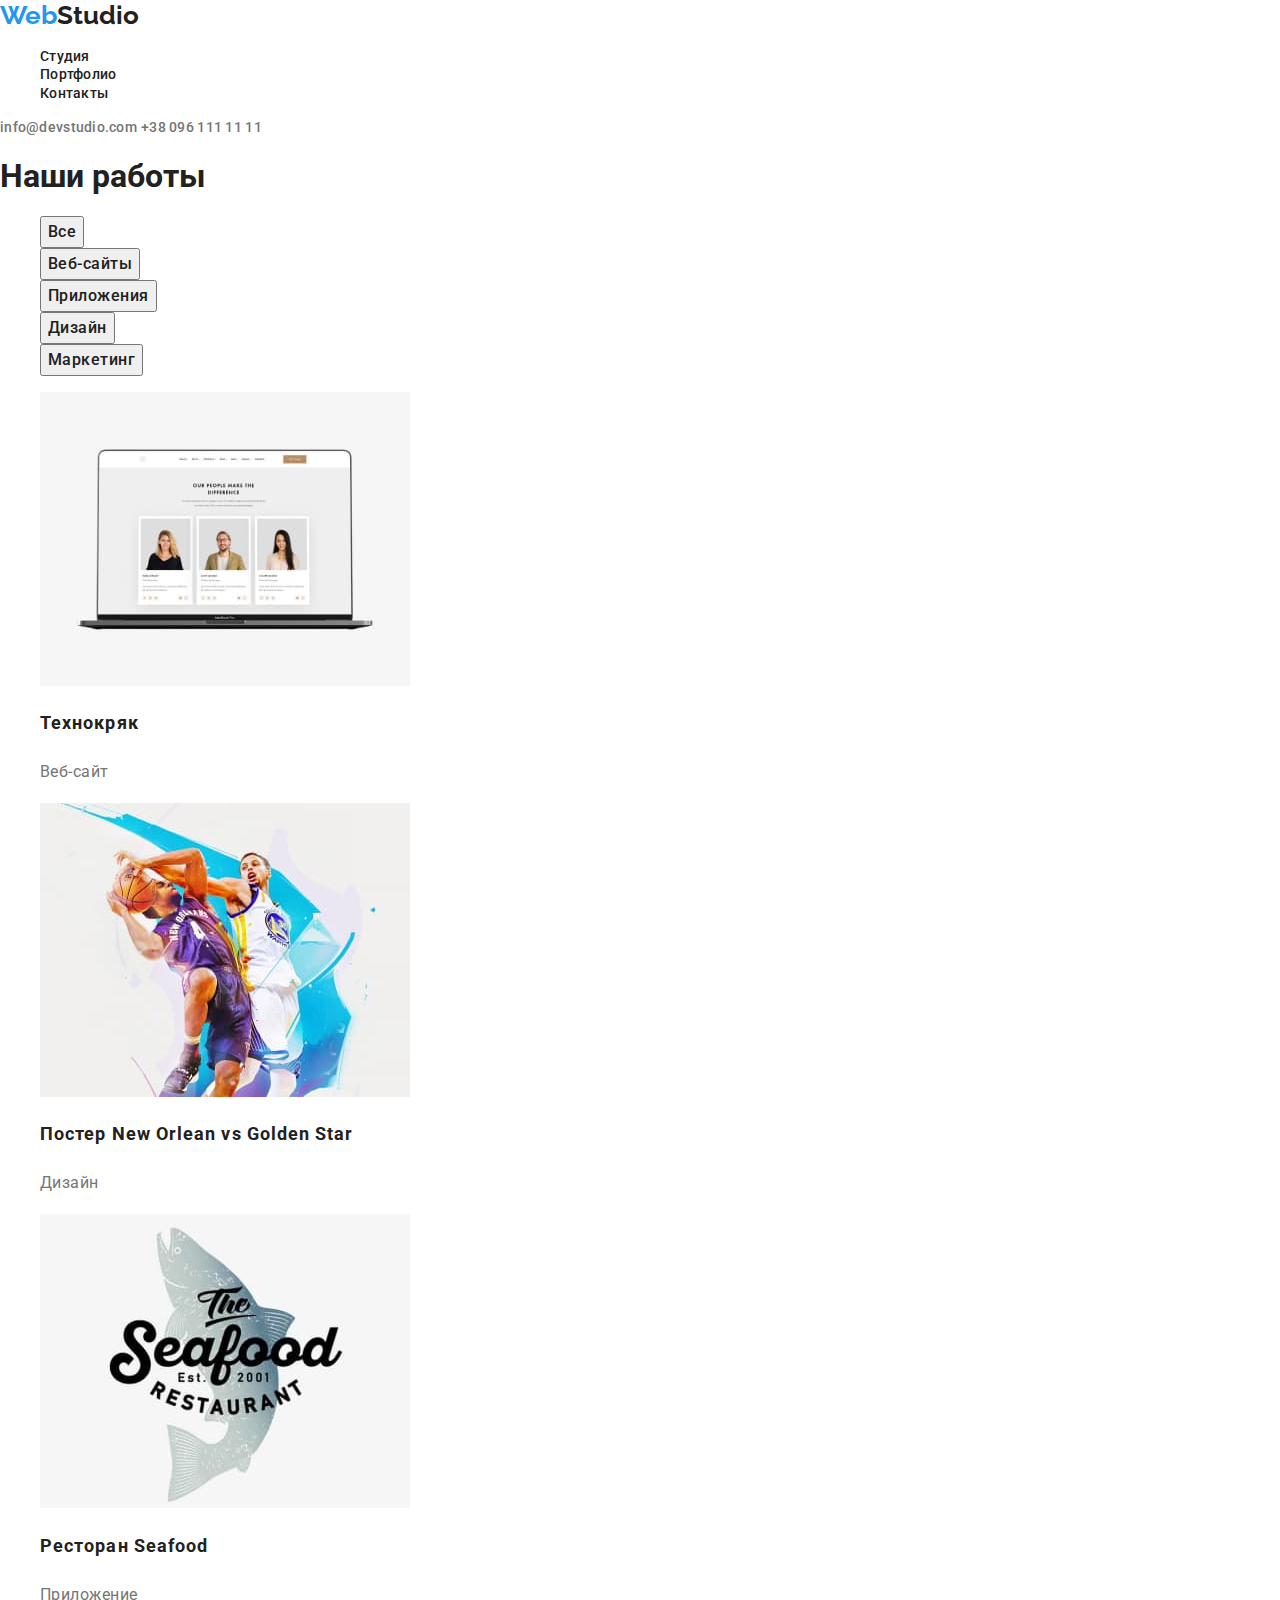
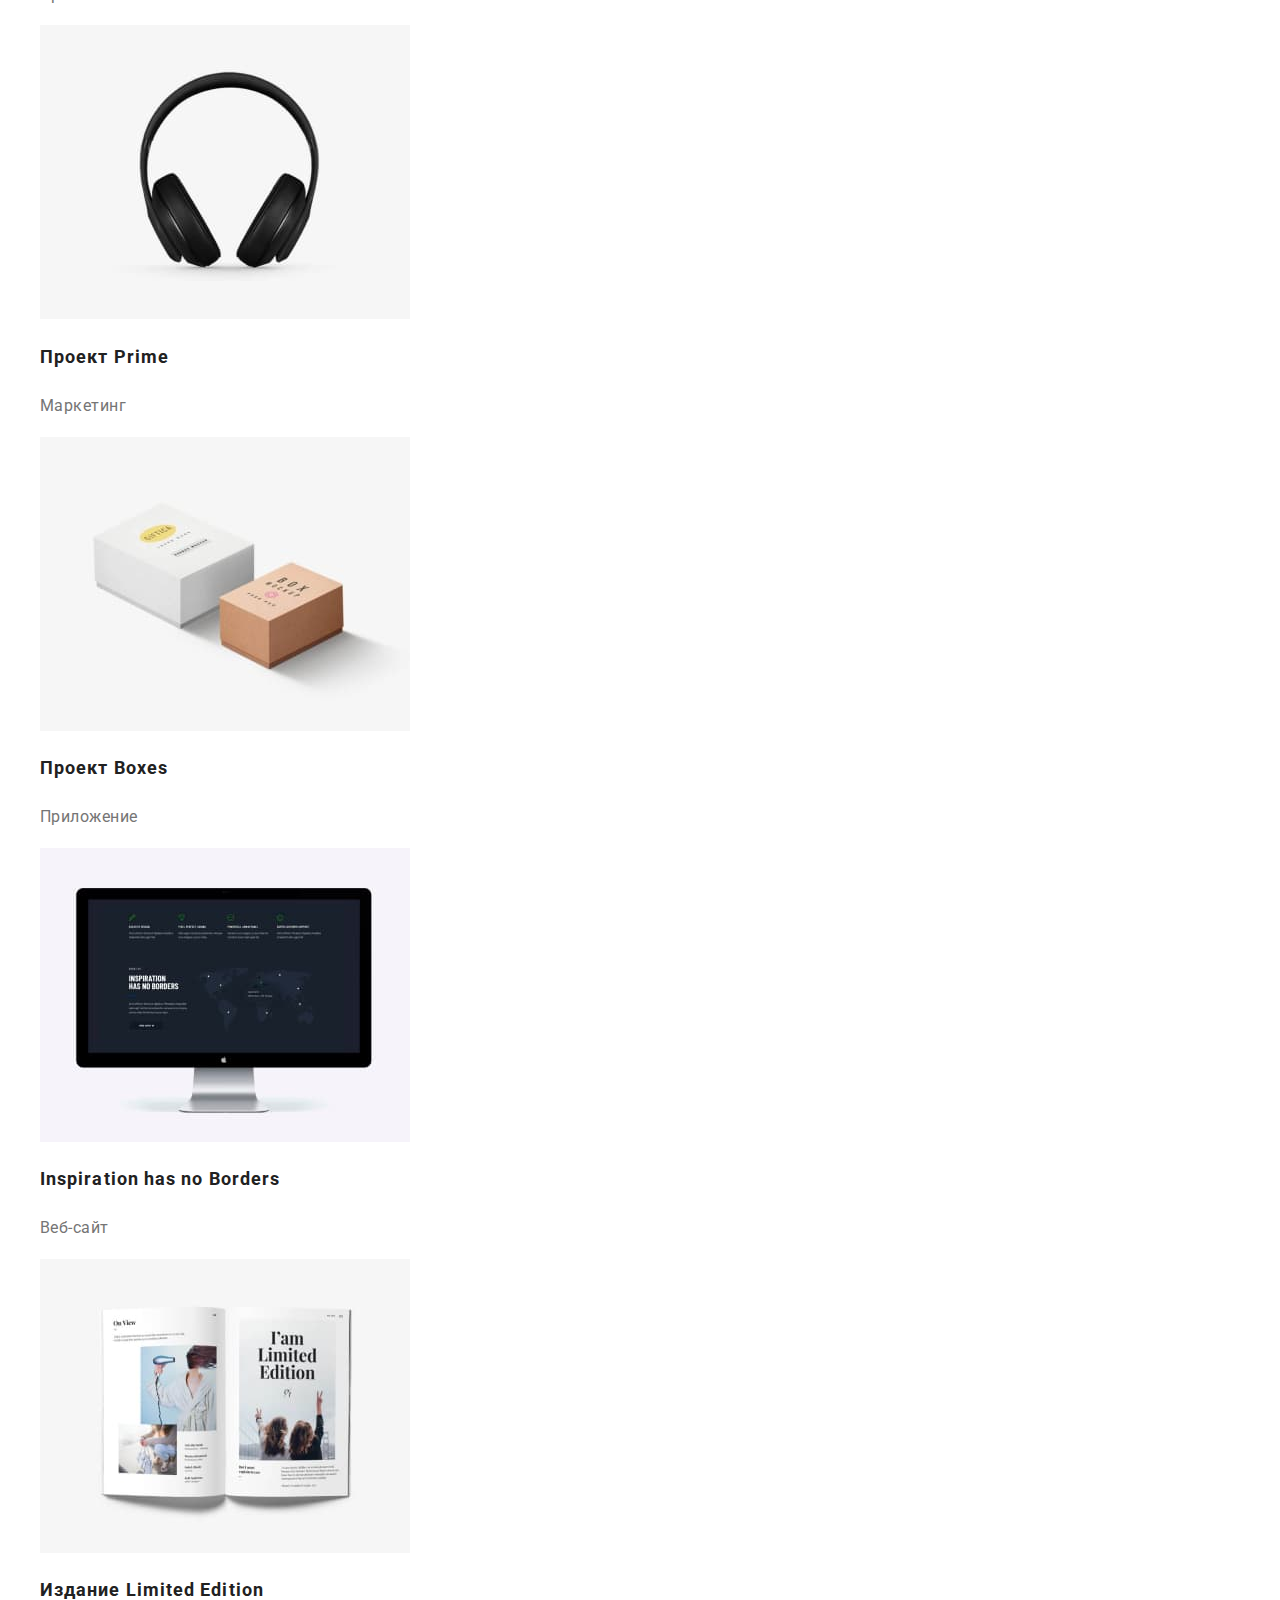
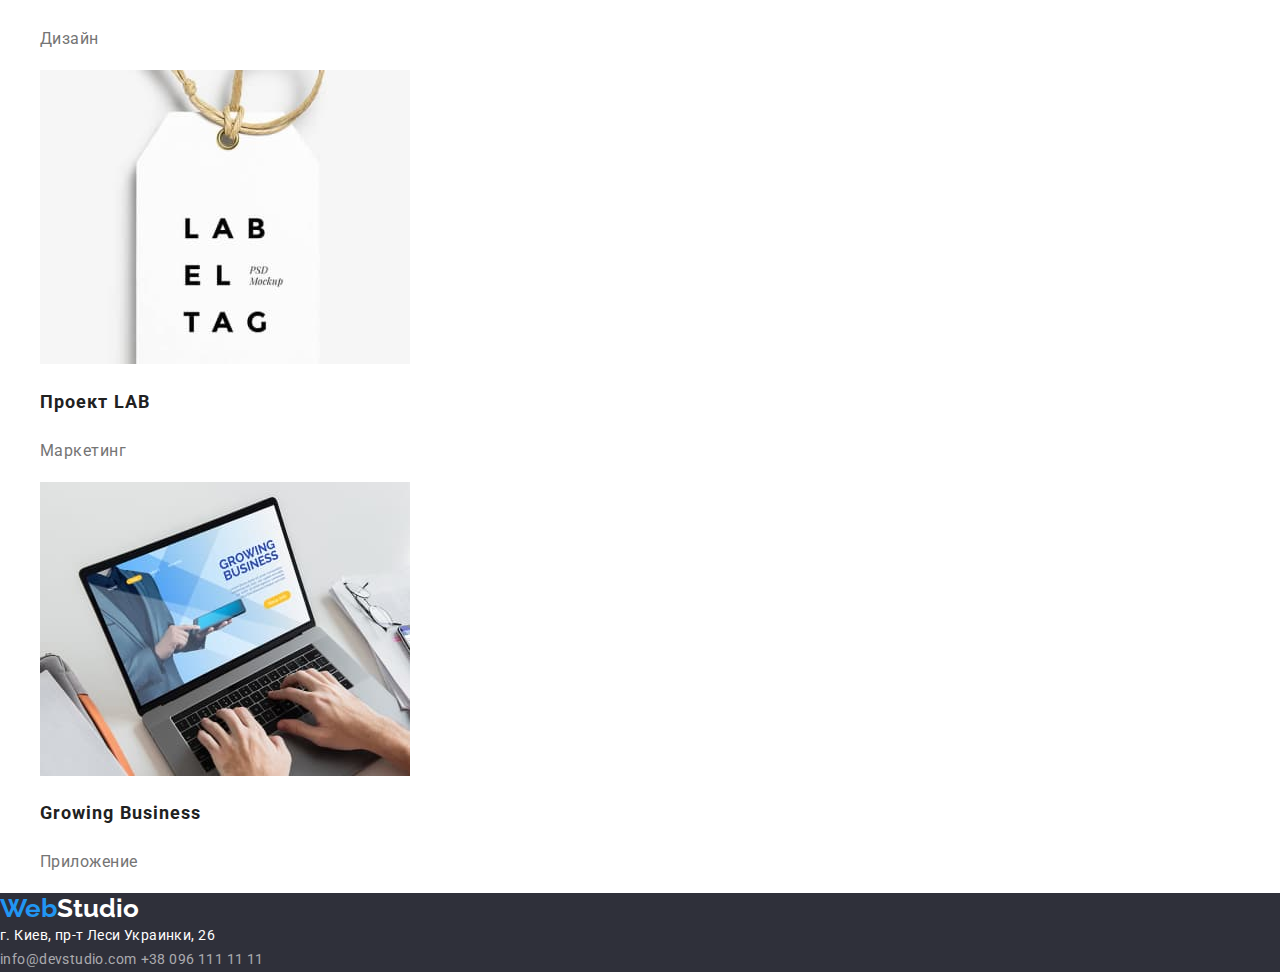
==== portfolio.html @ fbe43aeb "Add files via upload" ====
<!DOCTYPE html>
<html lang="ru">
<head>
    <meta charset="UTF-8">
    <meta http-equiv="X-UA-Compatible" content="IE=edge">
    <meta name="viewport" content="width=device-width, initial-scale=1.0">
    <link rel="preconnect" href="https://fonts.googleapis.com">
    <link rel="preconnect" href="https://fonts.gstatic.com" crossorigin>
    <link href="https://fonts.googleapis.com/css2?family=Raleway:wght@700&family=Roboto:wght@400;500;700;900&display=swap"
      rel="stylesheet">
    <link rel="stylesheet" href="https://cdnjs.cloudflare.com/ajax/libs/modern-normalize/1.1.0/modern-normalize.min.css">
    <link rel="stylesheet" href="./css/styles.css">
    <title>Document</title>
</head>
<!--main conntent-->
<body>
  <header>
    <a class="logo" href="./index.html">Web<span class="logostudiotop">Studio</span></a>
    <!--Site navigation-->
    <nav>
      <ul class="navlist">
        <li class="sitenav"><a class="sitenavlink" href="./index.html">Студия</a></li>
        <li class="sitenav"><a class="sitenavlink" href="./portfolio.html">Портфолио</a></li>
        <li class="sitenav"><a class="sitenavlink" href="">Контакты</a></li>
      </ul>
    </nav>
    <!--Phone and email-->
    <div>
      <a class="contacts" href="mailto:info@devstudio.com">info@devstudio.com</a>
      <a class="contacts" href="tel:+380961111111">+38 096 111 11 11</a>
    </div>
  </header>
  <main>
    <section>
      <h1>Наши работы</h1>
      <ul class="list-gen-setting">
        <li><button class="our-works-filter" type="button">Все</button></li>
        <li><button class="our-works-filter" type="button">Веб-сайты</button></li>
        <li><button class="our-works-filter" type="button">Приложения</button></li>
        <li><button class="our-works-filter" type="button">Дизайн</button></li>
        <li><button class="our-works-filter" type="button">Маркетинг</button></li>
      </ul>
      <ul class="list-gen-setting">
        <li>
          <a href=""><img src="./images/technokryak.jpg" alt="профайлы людей на экране" width="370"></a>
          <h2 class="work-examples-name">Технокряк</h2>
          <p class="work-examples-type">Веб-сайт</p>
        </li>
        <li> <a href=""></a>
          <a href=""><img src="./images/new-orlean.jpg" alt="два баскетболиста с мячом" width="370"></a>
          <h2 class="work-examples-name">Постер New Orlean vs Golden Star</h2>
          <p class="work-examples-type">Дизайн</p>
        </li>
        <li>
          <a href=""><img src="./images/seafood.jpg" alt="рыба с надписью" width="370"></a>
          <h2 class="work-examples-name">Ресторан Seafood</h2>
          <p class="work-examples-type">Приложение</p>
        </li>
        <li>
          <a href=""><img src="./images/prime.jpg" alt="наушники" width="370"></a>
          <h2 class="work-examples-name">Проект Prime</h2>
          <p class="work-examples-type">Маркетинг</p>
          </li>
        <li>
          <a href=""><img src="./images/boxes.jpg" alt="две коробки коричневая и белая" width="370"></a>
          <h2 class="work-examples-name">Проект Boxes</h2>
          <p class="work-examples-type">Приложение</p>
        </li>
        <li>
          <a href=""><img src="./images/inspiration.jpg" alt="монитор с информацией внутри" width="370"></a>
          <h2 class="work-examples-name">Inspiration has no Borders</h2>
          <p class="work-examples-type">Веб-сайт</p>
        </li>
        <li>
          <a href=""><img src="./images/limited-edition.jpg" alt="журнал с картинками" width="370"></a>
          <h2 class="work-examples-name">Издание Limited Edition</h2>
          <p class="work-examples-type">Дизайн</p>
        </li>
        <li>
          <a href=""><img src="./images/lab.jpg" alt="этикетка" width="370"></a>
          <h2 class="work-examples-name">Проект LAB</h2>
          <p class="work-examples-type">Маркетинг</p>
        </li>
        <li>
          <a href=""><img src="./images/growing-business.jpg" alt="руки человека, печатающего на ноутбуке" width="370"></a>
          <h2 class="work-examples-name">Growing Business</h2>
          <p class="work-examples-type">Приложение</p>
        </li>
      </ul>
    </section>
  </main>
    <footer>
      <div>
        <a class="logo" href="./index.html">Web<span class="logostudiobottom">Studio</span></a>
        <address class="address-footer">
          г. Киев, пр-т Леси Украинки, 26
        </address>
        <a class="contacts-footer" href="mailto:info@devstudio.com">info@devstudio.com</a>
        <a class="contacts-footer" href="tel:+380961111111">+38 096 111 11 11</a>
      </div>
    </footer>
</body>
---- css/styles.css ----
:root {
  --secondary-text-color: #757575;
  --accent-color: #2196F3;
  --primary-text-color: #212121;
}

body {
  color: var(--primary-text-color);
  font-family: 'Roboto', sans-serif;
}
header {
  background-color: #FFFFFF;
}
.logo {
  color: var(--accent-color);
  font-family: Raleway, sans-serif;
  font-weight: 700;
  font-size: 26px;
  line-height: 1.19;
  text-decoration: none;
}
.logostudiotop {
  color: var(--primary-text-color);
}
.logostudiobottom {
  color: #FFFFFF;
}
.navlist {
  list-style-type: none;
}
.sitenavlink {
  color: var(--primary-text-color);
  text-decoration: none;
  font-weight: 500;
  font-size: 14px;
  line-height: 1.14;
  letter-spacing: 0.02em;
}
.sitenavlink:hover,
.sitenavlink:focus {
  color: var(--accent-color);
}
.contacts {
  color: var(--secondary-text-color);
  text-decoration: none;
  font-weight: 500;
  font-size: 14px;
  line-height: 1.14;
  letter-spacing: 0.02em;
}
.contacts:hover,
.contacts:focus,
.contacts-footer:hover,
.contacts-footer:focus {
  color: var(--accent-color);
}
button {
  cursor: pointer;
}
/* Page index */ 
.hero {
  background-color: #2F303A;
}
.hero-title {
  color: #FFFFFF;
  font-weight: 900;
  font-size: 44px;
  line-height: 1.36;
  text-align: center;
  letter-spacing: 0.06em;
  text-transform: uppercase;
}
.hero-button {
  color: #FFFFFF;
  font-family: 'Roboto', sans-serif;
  font-weight: 700;
  font-size: 16px;
  line-height: 1.87;
  text-align: center;
  letter-spacing: 0.06em;
}
.list-gen-setting {
  list-style-type: none;
}

.benefits-title {
  color: var(--primary-text-color);
  font-weight: 700;
  font-size: 14px;
  line-height: 1.14;
  letter-spacing: 0.03em;
  text-transform: uppercase;
}

.benefits-description {
  color: var(--secondary-text-color);
  font-size: 14px;
  line-height: 1.71;
  letter-spacing: 0.03em;
}

.what-we-do-section {
  background-color: #FFFFFF;
}
.what-we-do-title,
.our-team-title {
  color: var(--primary-text-color);
  font-weight: 700;
  font-size: 36px;
  line-height: 1.16;
  text-align: center;
  letter-spacing: 0.03em;
}
.our-team {
  background-color: #F5F4FA;
}
.our-team-names {
  color: var(--primary-text-color);
  font-weight: 500;
  font-size: 16px;
  line-height: 1.18;
  text-align: center;
  letter-spacing: 0.03em;
}
.our-team-position {
  color: var(--secondary-text-color);
  font-size: 16px;
  line-height: 1.18;
  text-align: center;
  letter-spacing: 0.03em;
}

/*Page portfolio */
.our-works-filter {
  color: var(--primary-text-color);
  font-family: 'Roboto', sans-serif;
  font-weight: 500;
  font-size: 16px;
  line-height: 1.62;
  letter-spacing: 0.03em;
}
.our-works-filter:hover,
.our-works-filter:focus {
  color: #FFFFFF;
  background-color: var(--accent-color);
}

.work-examples-name {
  color: var(--primary-text-color);
  font-weight: 700;
  font-size: 18px;
  line-height: 2;
  letter-spacing: 0.06em;
}
.work-examples-type {
  color: var(--secondary-text-color);
  font-size: 16px;
  line-height: 1.87;
  letter-spacing: 0.03em;
}
/* Footer */
footer {
  background-color: #2F303A;
}
.address-footer {
  color: #FFFFFF;
  font-size: 14px;
  font-style: normal;
  line-height: 1.71;
  letter-spacing: 0.03em;
}
.contacts-footer {
  color: rgba(255, 255, 255, 0.6);
  font-size: 14px;
  line-height: 1.71;
  letter-spacing: 0.03em;
  text-decoration: none;
}
/*hover and focus are withing the header contact settings */
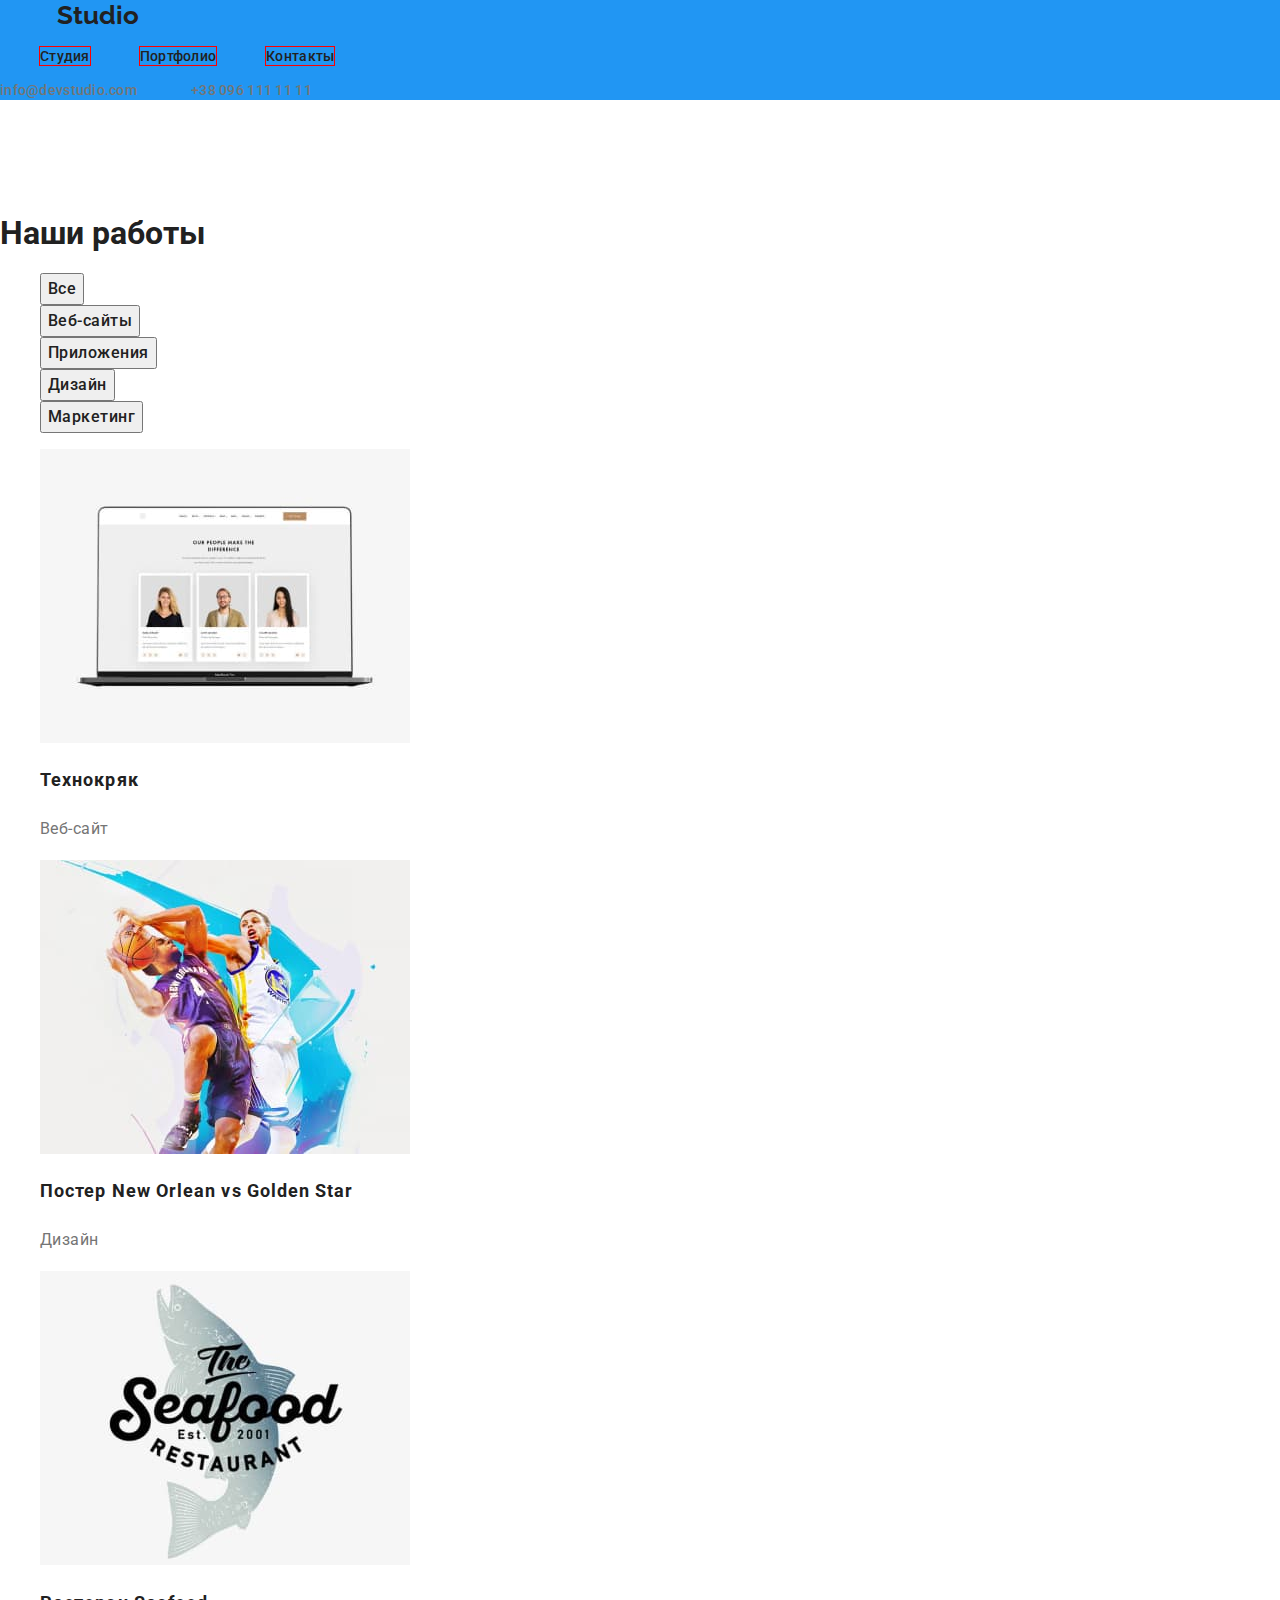
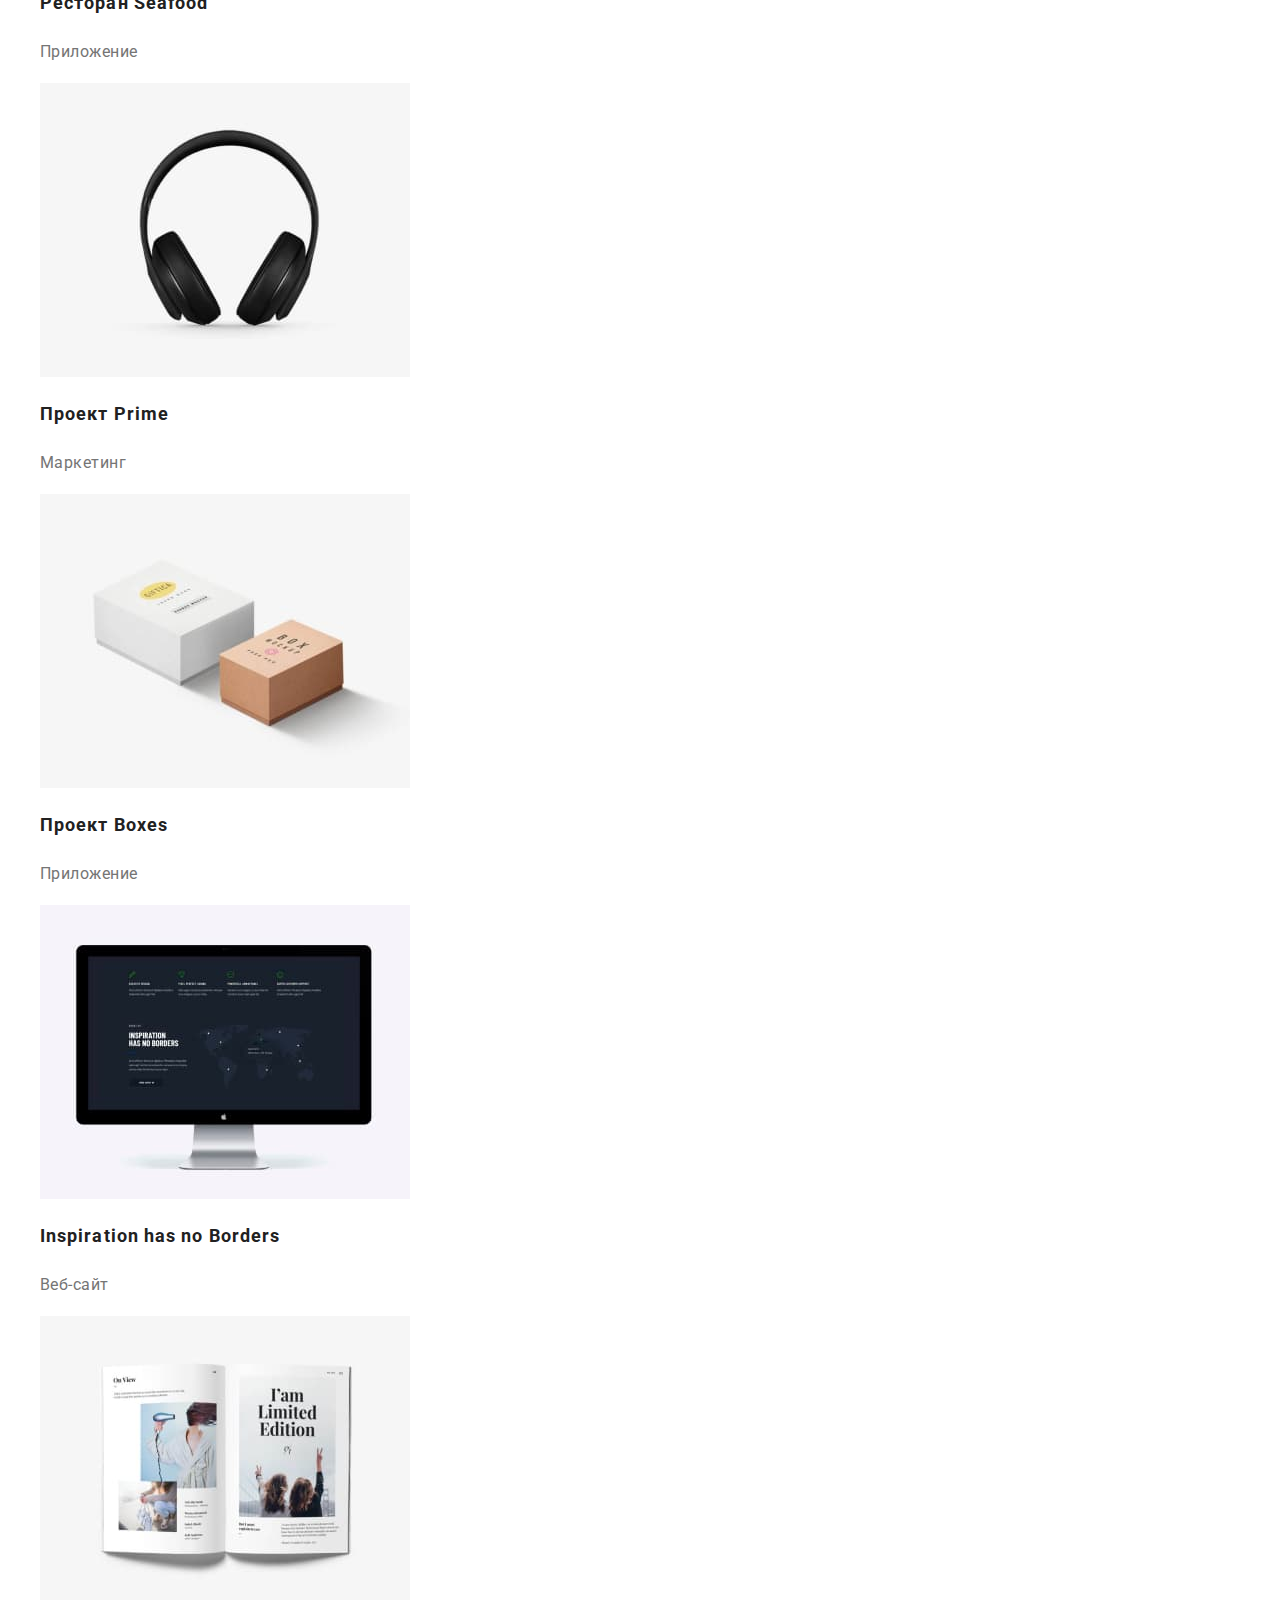
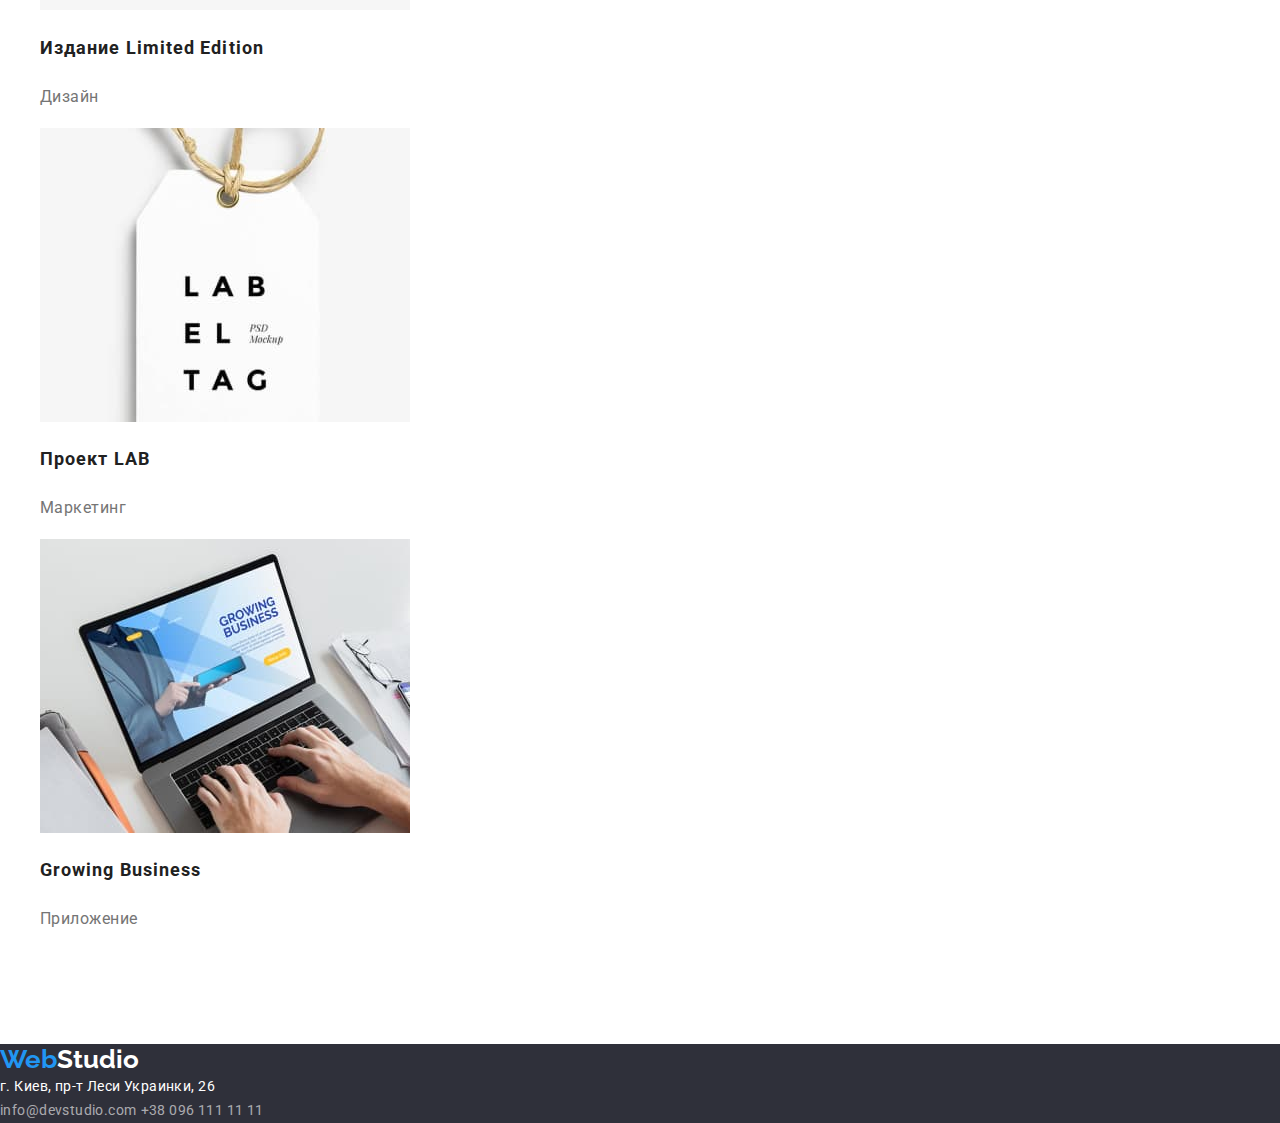
==== commit ce5034f4: "Added container and section to the header and hero" ====
--- a/portfolio.html
+++ b/portfolio.html
@@ -31,7 +31,7 @@
     </div>
   </header>
   <main>
-    <section>
+    <section class="section">
       <h1>Наши работы</h1>
       <ul class="list-gen-setting">
         <li><button class="our-works-filter" type="button">Все</button></li>
--- a/css/styles.css
+++ b/css/styles.css
@@ -8,8 +8,30 @@
   color: var(--primary-text-color);
   font-family: 'Roboto', sans-serif;
 }
+.container {
+  width: 1200px;
+  align-items: center;
+  outline: 1px solid red;
+  margin-left: auto;
+  margin-right: auto;
+  /*Создан общий вспомогательный класс 
+  .container для центрирования и ограничения контента по ширине. 
+  Ширина «контейнера» соответствует макету и равна 1200px.
+  «Контейнер» оборачивает контент хедера,
+    футера и секций. То есть находится внутри них.*/
+ }
+
+.section { 
+  padding-top: 94px; 
+  padding-bottom: 94px;
+}
+
 header {
-  background-color: #FFFFFF;
+  background-color: #2196F3;
+}
+.header-items {
+  display: flex;
+  justify-content: space-around;
 }
 .logo {
   color: var(--accent-color);
@@ -27,6 +49,15 @@
 }
 .navlist {
   list-style-type: none;
+  display: flex;
+  margin-right: auto;
+}
+.navlist > li {
+  outline: 1px solid red;
+}
+
+.sitenav + .sitenav {
+  margin-left: 50px;
 }
 .sitenavlink {
   color: var(--primary-text-color);
@@ -39,6 +70,10 @@
 .sitenavlink:hover,
 .sitenavlink:focus {
   color: var(--accent-color);
+}
+.contacts-wrapper {
+  display: flex;
+  margin-left: auto;
 }
 .contacts {
   color: var(--secondary-text-color);
@@ -54,12 +89,19 @@
 .contacts-footer:focus {
   color: var(--accent-color);
 }
+
+.contacts + .contacts {
+  margin-left: 50px;
+}
 button {
   cursor: pointer;
 }
+
 /* Page index */ 
 .hero {
   background-color: #2F303A;
+  padding-top: 200px;
+  padding-bottom: 200px;
 }
 .hero-title {
   color: #FFFFFF;
@@ -69,6 +111,10 @@
   text-align: center;
   letter-spacing: 0.06em;
   text-transform: uppercase;
+  margin-bottom: 30px;
+  width: 696px;
+  margin-top: 0;
+
 }
 .hero-button {
   color: #FFFFFF;
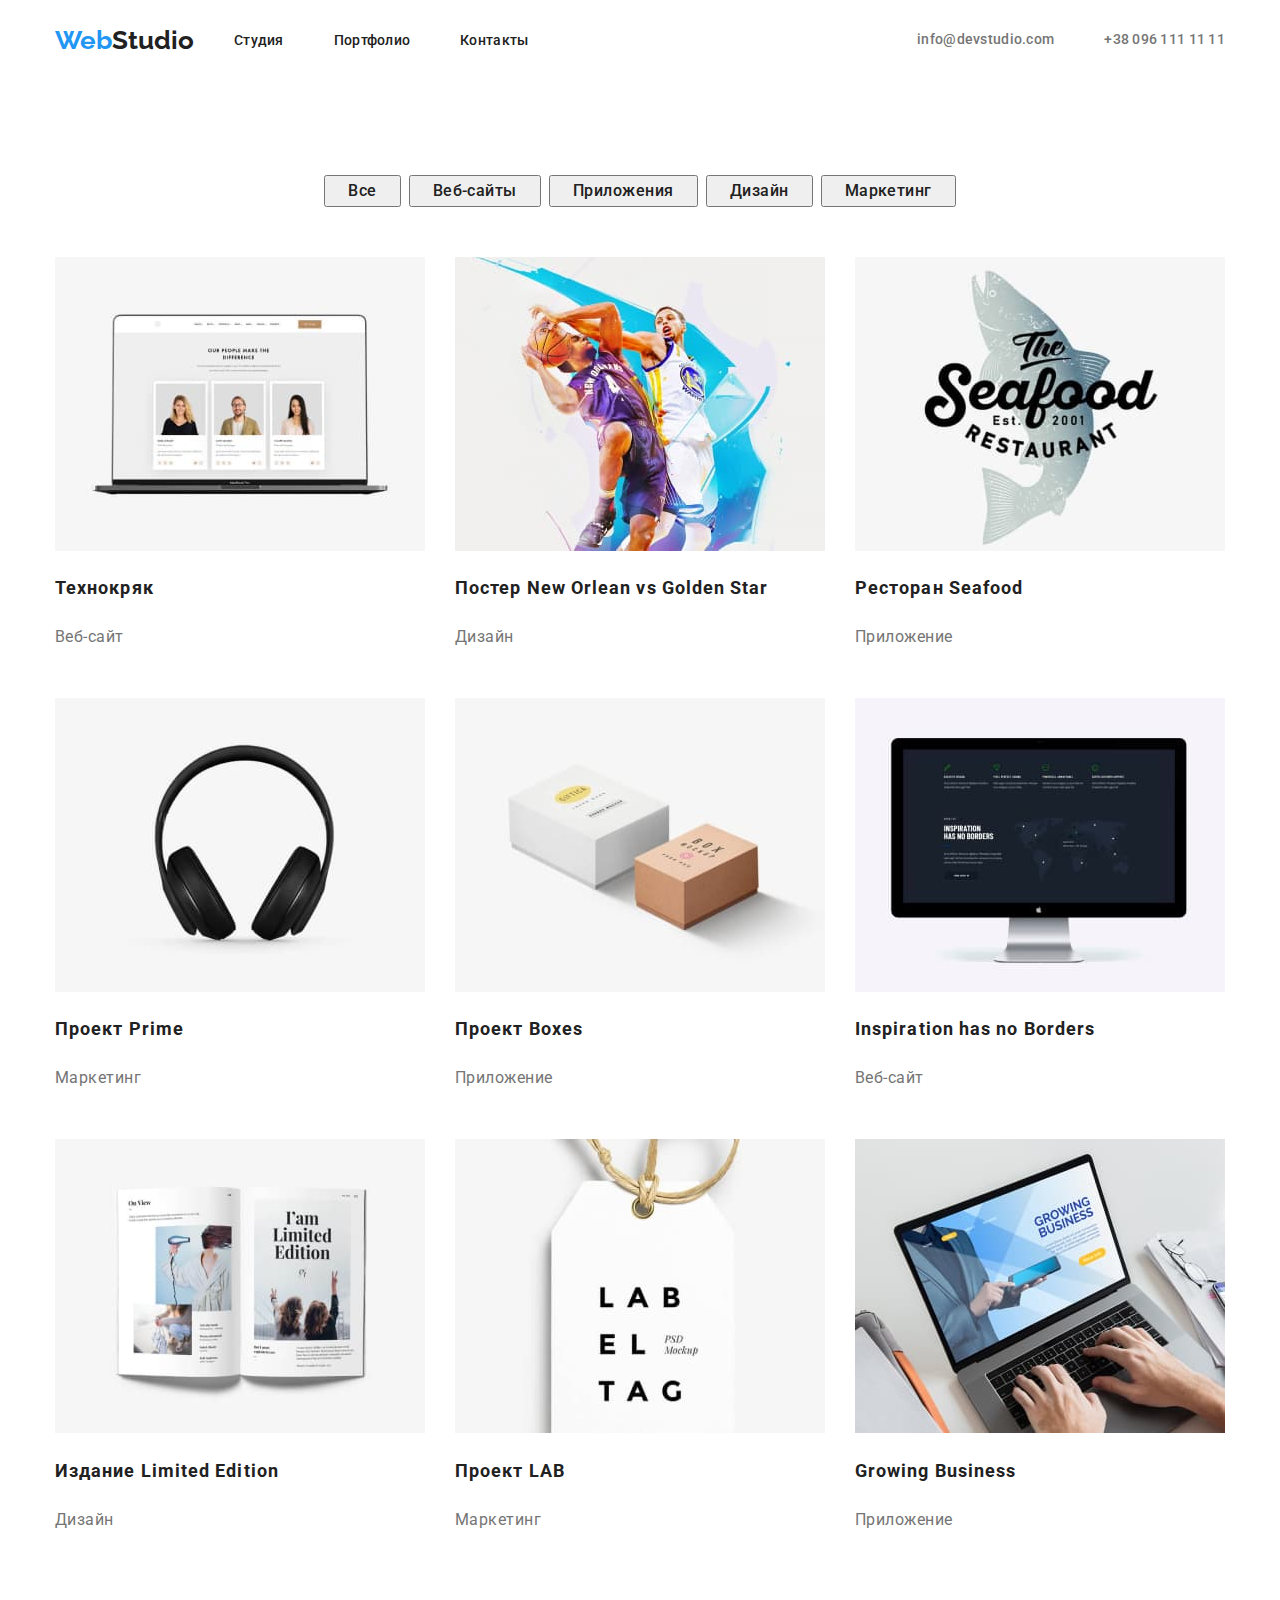
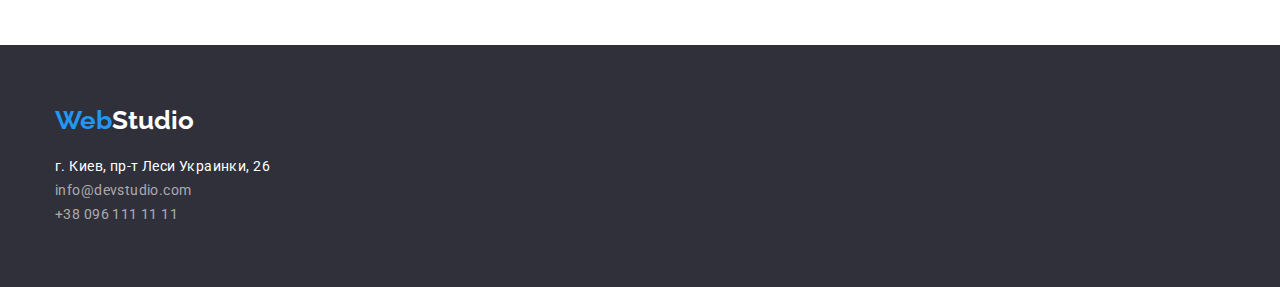
==== commit ff8fbf66: "flex, puddings and margins" ====
--- a/portfolio.html
+++ b/portfolio.html
@@ -15,32 +15,37 @@
 <!--main conntent-->
 <body>
   <header>
-    <a class="logo" href="./index.html">Web<span class="logostudiotop">Studio</span></a>
-    <!--Site navigation-->
-    <nav>
-      <ul class="navlist">
-        <li class="sitenav"><a class="sitenavlink" href="./index.html">Студия</a></li>
-        <li class="sitenav"><a class="sitenavlink" href="./portfolio.html">Портфолио</a></li>
-        <li class="sitenav"><a class="sitenavlink" href="">Контакты</a></li>
-      </ul>
-    </nav>
-    <!--Phone and email-->
-    <div>
-      <a class="contacts" href="mailto:info@devstudio.com">info@devstudio.com</a>
-      <a class="contacts" href="tel:+380961111111">+38 096 111 11 11</a>
+    <div class="container header-items">
+      <a class="logo" href="./index.html">Web<span class="logostudiotop">Studio</span></a>
+      <!--Site navigation-->
+      <nav>
+        <ul class="navlist">
+          <li class="sitenav"><a class="sitenavlink" href="./index.html">Студия</a></li>
+          <li class="sitenav"><a class="sitenavlink" href="./portfolio.html">Портфолио</a></li>
+          <li class="sitenav"><a class="sitenavlink" href="">Контакты</a></li>
+        </ul>
+      </nav>
+      <!--Phone and email-->
+      <div class="contacts-wrapper">
+        <a class="contacts" href="mailto:info@devstudio.com">info@devstudio.com</a>
+        <a class="contacts" href="tel:+380961111111">+38 096 111 11 11</a>
+      </div>
     </div>
   </header>
   <main>
     <section class="section">
-      <h1>Наши работы</h1>
-      <ul class="list-gen-setting">
-        <li><button class="our-works-filter" type="button">Все</button></li>
-        <li><button class="our-works-filter" type="button">Веб-сайты</button></li>
-        <li><button class="our-works-filter" type="button">Приложения</button></li>
-        <li><button class="our-works-filter" type="button">Дизайн</button></li>
-        <li><button class="our-works-filter" type="button">Маркетинг</button></li>
-      </ul>
-      <ul class="list-gen-setting">
+      <h1 class="visually-hidden">Наши работы</h1>
+      <div class="container">
+        <ul class="list-gen-setting our-works-list">
+          <li class="our-works-item"><button class="our-works-filter" type="button">Все</button></li>
+          <li class="our-works-item"><button class="our-works-filter" type="button">Веб-сайты</button></li>
+          <li class="our-works-item"><button class="our-works-filter" type="button">Приложения</button></li>
+          <li class="our-works-item"><button class="our-works-filter" type="button">Дизайн</button></li>
+          <li class="our-works-item"><button class="our-works-filter" type="button">Маркетинг</button></li>
+        </ul>
+      </div>
+      <div class="container">
+      <ul class="list-gen-setting work-examples-list">
         <li>
           <a href=""><img src="./images/technokryak.jpg" alt="профайлы людей на экране" width="370"></a>
           <h2 class="work-examples-name">Технокряк</h2>
@@ -87,16 +92,17 @@
           <p class="work-examples-type">Приложение</p>
         </li>
       </ul>
+      </div>
     </section>
   </main>
-    <footer>
-      <div>
-        <a class="logo" href="./index.html">Web<span class="logostudiobottom">Studio</span></a>
-        <address class="address-footer">
-          г. Киев, пр-т Леси Украинки, 26
-        </address>
-        <a class="contacts-footer" href="mailto:info@devstudio.com">info@devstudio.com</a>
-        <a class="contacts-footer" href="tel:+380961111111">+38 096 111 11 11</a>
-      </div>
-    </footer>
+  <footer>
+    <div class="container footer-box">
+      <a class="logo" href="./index.html">Web<span class="logostudiobottom">Studio</span></a>
+      <address class="address-footer">
+        г. Киев, пр-т Леси Украинки, 26
+      </address>
+      <a class="contacts-footer" href="mailto:info@devstudio.com">info@devstudio.com</a>
+      <a class="contacts-footer" href="tel:+380961111111">+38 096 111 11 11</a>
+    </div>
+  </footer>
 </body>--- a/css/styles.css
+++ b/css/styles.css
@@ -11,7 +11,6 @@
 .container {
   width: 1200px;
   align-items: center;
-  outline: 1px solid red;
   margin-left: auto;
   margin-right: auto;
   /*Создан общий вспомогательный класс 
@@ -27,11 +26,12 @@
 }
 
 header {
-  background-color: #2196F3;
+  background-color: #ffffff;
 }
 .header-items {
   display: flex;
   justify-content: space-around;
+  padding: 25px 15px;
 }
 .logo {
   color: var(--accent-color);
@@ -51,9 +51,8 @@
   list-style-type: none;
   display: flex;
   margin-right: auto;
-}
-.navlist > li {
-  outline: 1px solid red;
+  margin-top: 0;
+  margin-bottom: 0;
 }
 
 .sitenav + .sitenav {
@@ -111,10 +110,12 @@
   text-align: center;
   letter-spacing: 0.06em;
   text-transform: uppercase;
+  
+  width: 696px;
+  margin-top: 0;
+  margin-right: auto;
+  margin-left: auto;
   margin-bottom: 30px;
-  width: 696px;
-  margin-top: 0;
-
 }
 .hero-button {
   color: #FFFFFF;
@@ -124,11 +125,40 @@
   line-height: 1.87;
   text-align: center;
   letter-spacing: 0.06em;
-}
+  background-color: var(--accent-color);
+
+  display: block;
+  margin-right: auto;
+  margin-left: auto;
+  padding: 10px 32px;
+}
+
 .list-gen-setting {
   list-style-type: none;
-}
-
+
+  padding-left: 15px;
+  padding-right: 15px;
+  display: flex;
+  margin: 0;
+  }
+
+.visually-hidden:not(:focus):not(:active) {
+  clip: rect(0 0 0 0);
+  clip-path: inset(50%);
+  height: 1px;
+  overflow: hidden;
+  position: absolute;
+  white-space: nowrap;
+  width: 1px;
+}
+.benefits-item {
+  margin-top: 0;
+  margin-bottom: 0;
+  width: 270px;
+}
+.benefits-item + .benefits-item {
+  margin-left: 30px;
+}
 .benefits-title {
   color: var(--primary-text-color);
   font-weight: 700;
@@ -147,7 +177,25 @@
 
 .what-we-do-section {
   background-color: #FFFFFF;
-}
+  padding-top: 0;
+  margin-top: 0;
+}
+.what-we-do-image {
+  display: block;
+  width: 370px;
+}
+.what-we-do-list {
+  padding-left: 0;
+  padding-right: 0;
+}
+.what-we-do-list > li {
+  margin-left: auto;
+  margin-right: auto;
+}
+.what-we-do-list > li + li {
+  margin-left: 30px;
+}
+
 .what-we-do-title,
 .our-team-title {
   color: var(--primary-text-color);
@@ -156,10 +204,22 @@
   line-height: 1.16;
   text-align: center;
   letter-spacing: 0.03em;
+
+  margin-top: 0;
+  margin-right: auto;
+  margin-left: auto;
+  margin-bottom: 50px;
+}
+
+.our-team-list {
+  justify-content: center;
 }
 .our-team {
   background-color: #F5F4FA;
 }
+.our-team-item + .our-team-item {
+  margin-left: 30px;
+}
 .our-team-names {
   color: var(--primary-text-color);
   font-weight: 500;
@@ -177,6 +237,10 @@
 }
 
 /*Page portfolio */
+.our-works-list {
+  justify-content: center;
+  margin-bottom: 50px;
+}
 .our-works-filter {
   color: var(--primary-text-color);
   font-family: 'Roboto', sans-serif;
@@ -184,13 +248,28 @@
   font-size: 16px;
   line-height: 1.62;
   letter-spacing: 0.03em;
+
+  padding-left: 22px;
+  padding-right: 22px;
 }
 .our-works-filter:hover,
 .our-works-filter:focus {
   color: #FFFFFF;
   background-color: var(--accent-color);
 }
-
+.our-works-item + .our-works-item {
+  margin-left: 8px;
+}
+.work-examples-list {
+  flex-wrap: wrap;
+  margin-left: -30px;
+  margin-top: -30px;
+}
+.work-examples-list > li {
+  flex-basis: calc(100% / 3 - 30px);
+  margin-left: 30px;
+  margin-top: 30px;
+}
 .work-examples-name {
   color: var(--primary-text-color);
   font-weight: 700;
@@ -208,12 +287,17 @@
 footer {
   background-color: #2F303A;
 }
+.footer-box {
+  padding: 60px 15px;
+}
 .address-footer {
   color: #FFFFFF;
   font-size: 14px;
   font-style: normal;
   line-height: 1.71;
   letter-spacing: 0.03em;
+
+  margin-top: 20px;
 }
 .contacts-footer {
   color: rgba(255, 255, 255, 0.6);
@@ -221,5 +305,6 @@
   line-height: 1.71;
   letter-spacing: 0.03em;
   text-decoration: none;
+  display: block;
 }
 /*hover and focus are withing the header contact settings */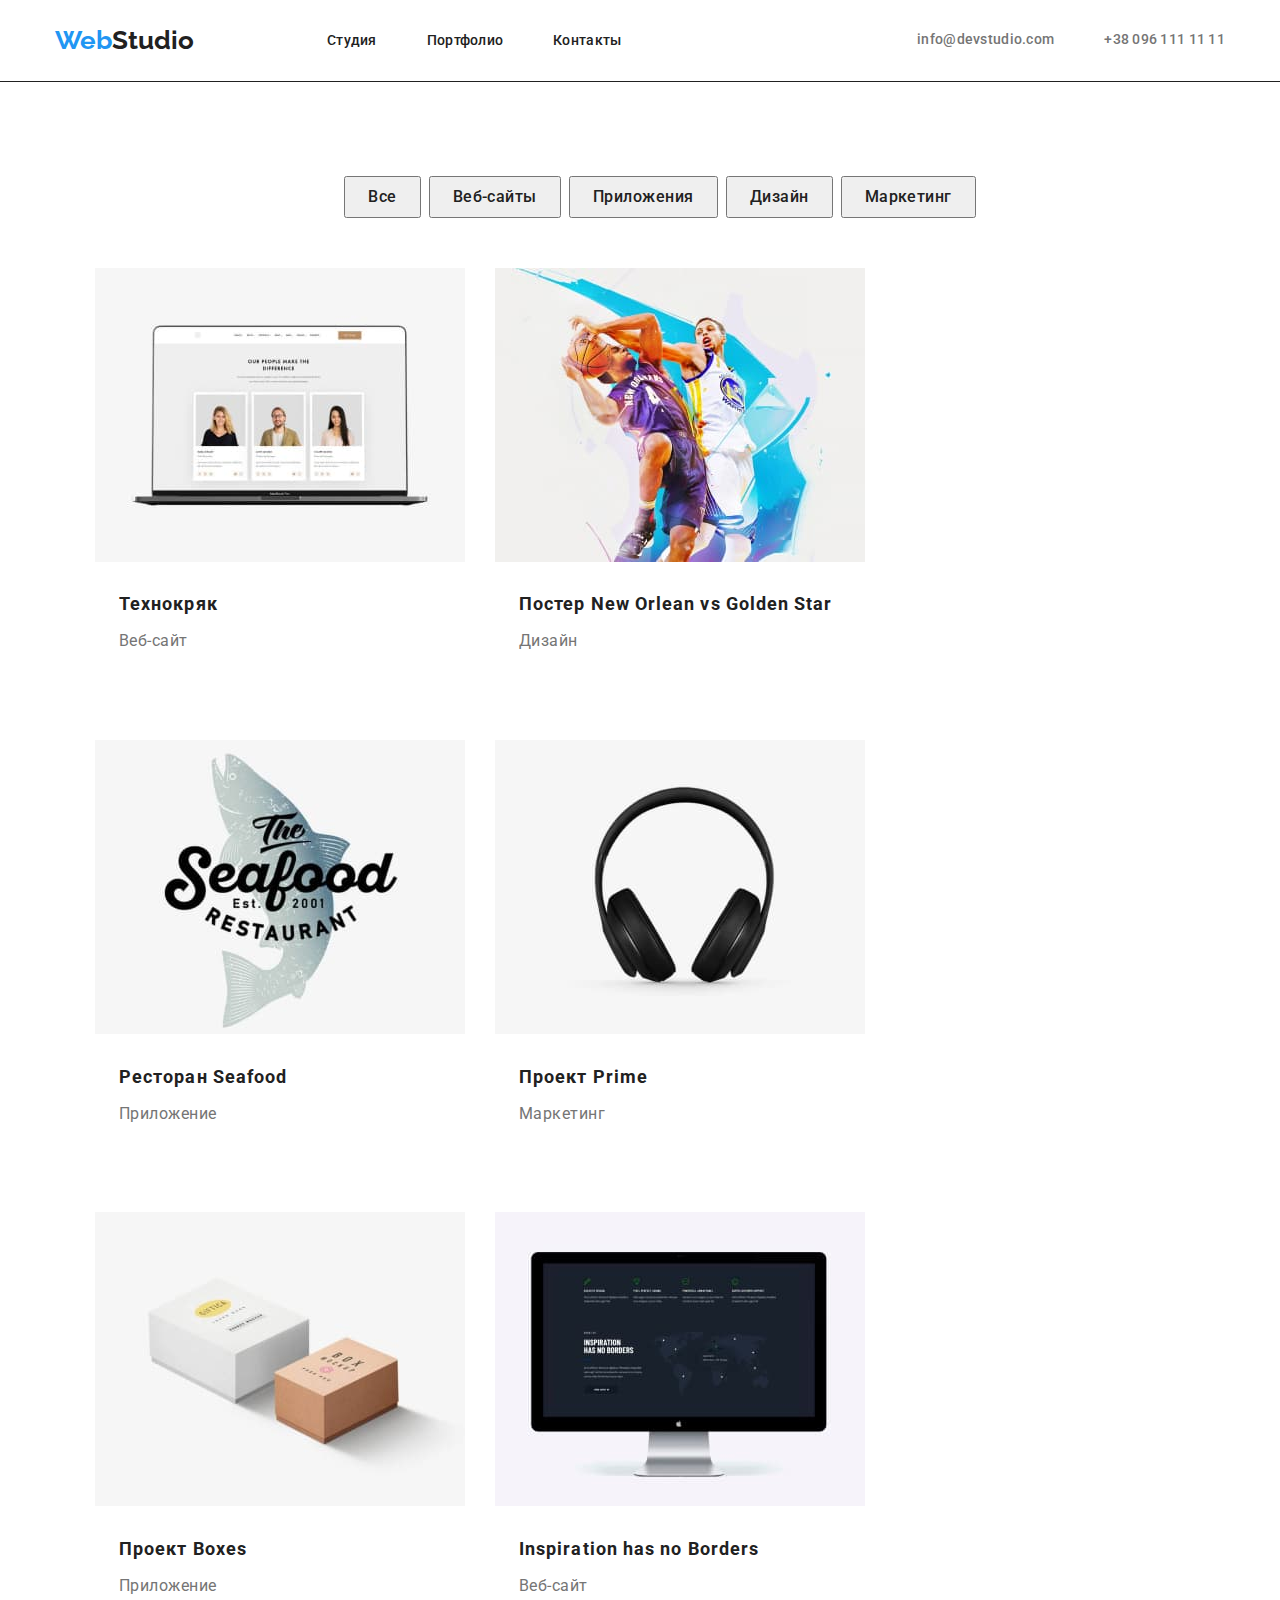
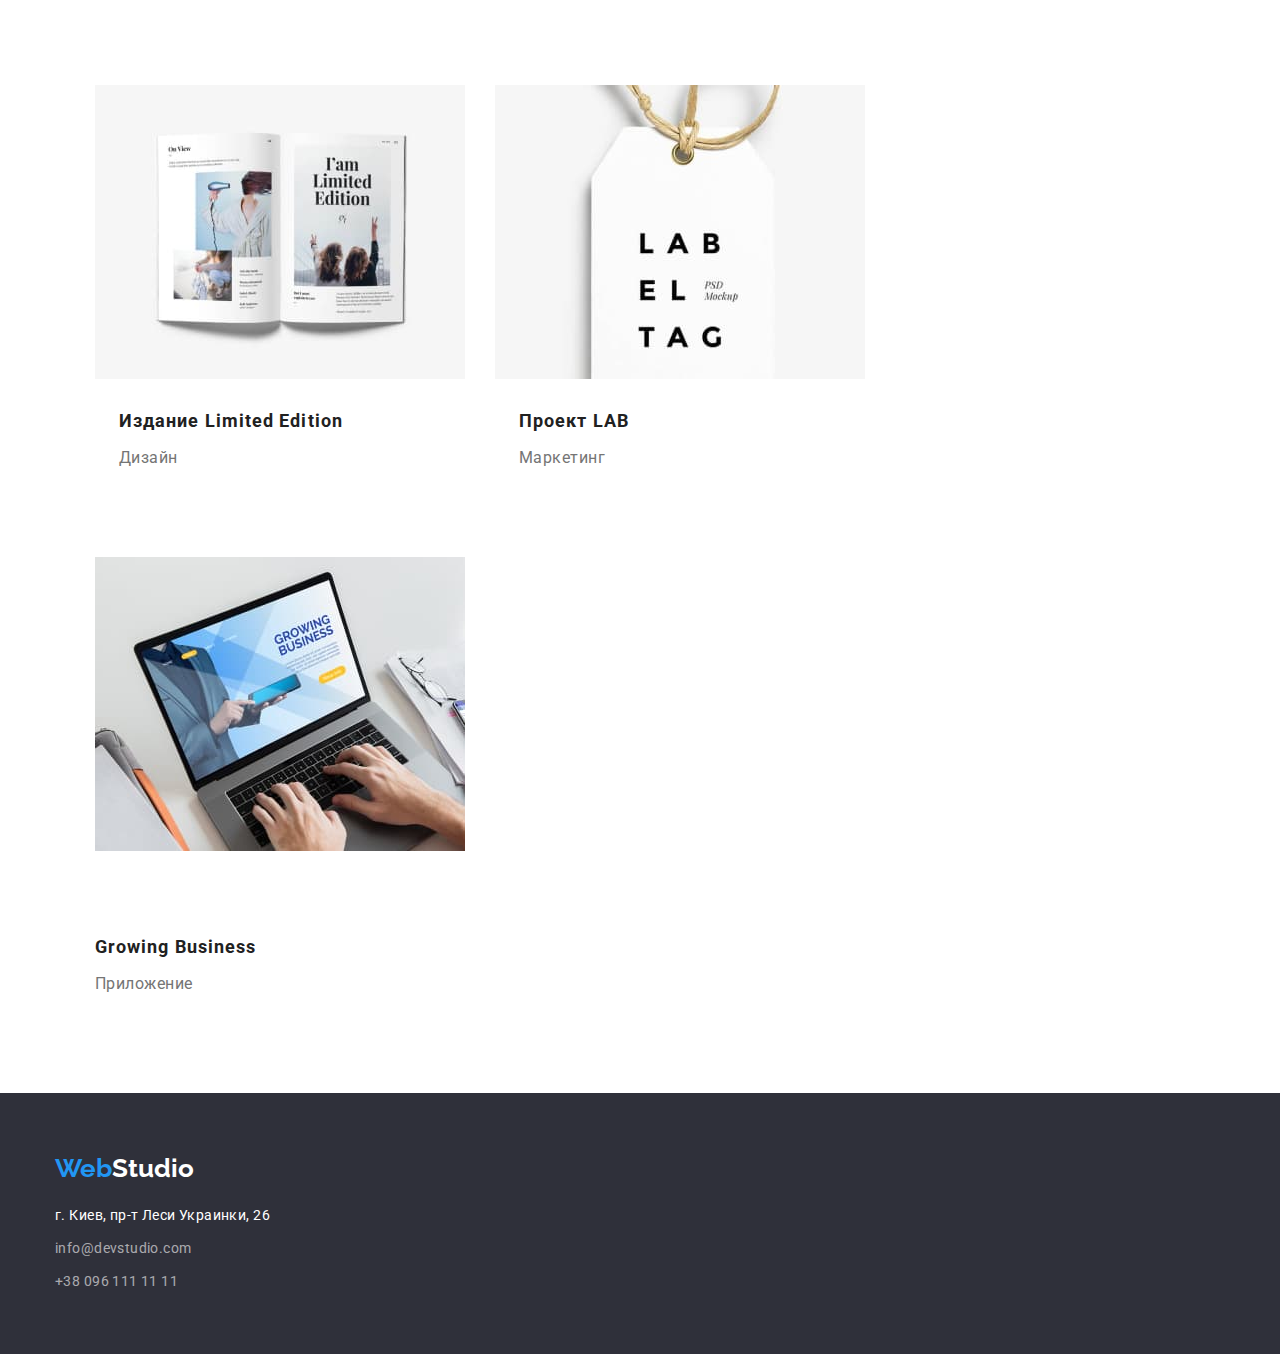
==== commit 04dee38b: "Changed according to the mentor's video" ====
--- a/portfolio.html
+++ b/portfolio.html
@@ -43,53 +43,69 @@
           <li class="our-works-item"><button class="our-works-filter" type="button">Дизайн</button></li>
           <li class="our-works-item"><button class="our-works-filter" type="button">Маркетинг</button></li>
         </ul>
-      </div>
-      <div class="container">
-      <ul class="list-gen-setting work-examples-list">
+        <ul class="list-gen-setting work-examples-list">
         <li>
           <a href=""><img src="./images/technokryak.jpg" alt="профайлы людей на экране" width="370"></a>
-          <h2 class="work-examples-name">Технокряк</h2>
-          <p class="work-examples-type">Веб-сайт</p>
+          <div class="work-examples-box">
+            <h2 class="work-examples-name">Технокряк</h2>
+            <p class="work-examples-type">Веб-сайт</p>
+          </div>
         </li>
         <li> <a href=""></a>
           <a href=""><img src="./images/new-orlean.jpg" alt="два баскетболиста с мячом" width="370"></a>
-          <h2 class="work-examples-name">Постер New Orlean vs Golden Star</h2>
-          <p class="work-examples-type">Дизайн</p>
+          <div class="work-examples-box">
+            <h2 class="work-examples-name">Постер New Orlean vs Golden Star</h2>
+            <p class="work-examples-type">Дизайн</p>
+          </div>
         </li>
         <li>
           <a href=""><img src="./images/seafood.jpg" alt="рыба с надписью" width="370"></a>
-          <h2 class="work-examples-name">Ресторан Seafood</h2>
-          <p class="work-examples-type">Приложение</p>
-        </li>
+          <div class="work-examples-box">
+            <h2 class="work-examples-name">Ресторан Seafood</h2>
+            <p class="work-examples-type">Приложение</p>
+          </div>
+          </li>
         <li>
           <a href=""><img src="./images/prime.jpg" alt="наушники" width="370"></a>
-          <h2 class="work-examples-name">Проект Prime</h2>
-          <p class="work-examples-type">Маркетинг</p>
+          <div class="work-examples-box">
+            <h2 class="work-examples-name">Проект Prime</h2>
+            <p class="work-examples-type">Маркетинг</p>
+          </div>
           </li>
         <li>
           <a href=""><img src="./images/boxes.jpg" alt="две коробки коричневая и белая" width="370"></a>
-          <h2 class="work-examples-name">Проект Boxes</h2>
-          <p class="work-examples-type">Приложение</p>
+          <div class="work-examples-box">
+            <h2 class="work-examples-name">Проект Boxes</h2>
+            <p class="work-examples-type">Приложение</p>
+          </div>
         </li>
         <li>
           <a href=""><img src="./images/inspiration.jpg" alt="монитор с информацией внутри" width="370"></a>
-          <h2 class="work-examples-name">Inspiration has no Borders</h2>
-          <p class="work-examples-type">Веб-сайт</p>
+          <div class="work-examples-box">
+            <h2 class="work-examples-name">Inspiration has no Borders</h2>
+            <p class="work-examples-type">Веб-сайт</p>
+          </div>
         </li>
         <li>
           <a href=""><img src="./images/limited-edition.jpg" alt="журнал с картинками" width="370"></a>
-          <h2 class="work-examples-name">Издание Limited Edition</h2>
-          <p class="work-examples-type">Дизайн</p>
+          <div class="work-examples-box">
+            <h2 class="work-examples-name">Издание Limited Edition</h2>
+            <p class="work-examples-type">Дизайн</p>
+          </div>
         </li>
         <li>
           <a href=""><img src="./images/lab.jpg" alt="этикетка" width="370"></a>
-          <h2 class="work-examples-name">Проект LAB</h2>
-          <p class="work-examples-type">Маркетинг</p>
+          <div class="work-examples-box">
+            <h2 class="work-examples-name">Проект LAB</h2>
+            <p class="work-examples-type">Маркетинг</p>
+          </div>
         </li>
         <li>
           <a href=""><img src="./images/growing-business.jpg" alt="руки человека, печатающего на ноутбуке" width="370"></a>
-          <h2 class="work-examples-name">Growing Business</h2>
-          <p class="work-examples-type">Приложение</p>
+          <div class="work-examples-box"></div>
+            <h2 class="work-examples-name">Growing Business</h2>
+            <p class="work-examples-type">Приложение</p>
+          </div>
         </li>
       </ul>
       </div>
--- a/css/styles.css
+++ b/css/styles.css
@@ -3,7 +3,12 @@
   --accent-color: #2196F3;
   --primary-text-color: #212121;
 }
-
+h1,
+h2,
+h3,
+p {
+  margin: 0;
+}
 body {
   color: var(--primary-text-color);
   font-family: 'Roboto', sans-serif;
@@ -13,6 +18,8 @@
   align-items: center;
   margin-left: auto;
   margin-right: auto;
+  padding-left: 15px;
+  padding-right: 15px;
   /*Создан общий вспомогательный класс 
   .container для центрирования и ограничения контента по ширине. 
   Ширина «контейнера» соответствует макету и равна 1200px.
@@ -27,6 +34,9 @@
 
 header {
   background-color: #ffffff;
+  border-bottom-width: 1px;
+  border-right-color: rgba(236, 236, 236, 0.5);
+  border-bottom-style: solid;
 }
 .header-items {
   display: flex;
@@ -40,6 +50,7 @@
   font-size: 26px;
   line-height: 1.19;
   text-decoration: none;
+  margin-right: 93px;
 }
 .logostudiotop {
   color: var(--primary-text-color);
@@ -135,9 +146,6 @@
 
 .list-gen-setting {
   list-style-type: none;
-
-  padding-left: 15px;
-  padding-right: 15px;
   display: flex;
   margin: 0;
   }
@@ -249,8 +257,7 @@
   line-height: 1.62;
   letter-spacing: 0.03em;
 
-  padding-left: 22px;
-  padding-right: 22px;
+  padding: 6px 22px;
 }
 .our-works-filter:hover,
 .our-works-filter:focus {
@@ -270,6 +277,9 @@
   margin-left: 30px;
   margin-top: 30px;
 }
+.work-examples-box {
+  padding: 20px 24px 54px 24px;
+}
 .work-examples-name {
   color: var(--primary-text-color);
   font-weight: 700;
@@ -282,12 +292,12 @@
   font-size: 16px;
   line-height: 1.87;
   letter-spacing: 0.03em;
+
+  margin-top: 4px;
 }
 /* Footer */
 footer {
   background-color: #2F303A;
-}
-.footer-box {
   padding: 60px 15px;
 }
 .address-footer {
@@ -306,5 +316,6 @@
   letter-spacing: 0.03em;
   text-decoration: none;
   display: block;
+  margin-top: 9px;
 }
 /*hover and focus are withing the header contact settings */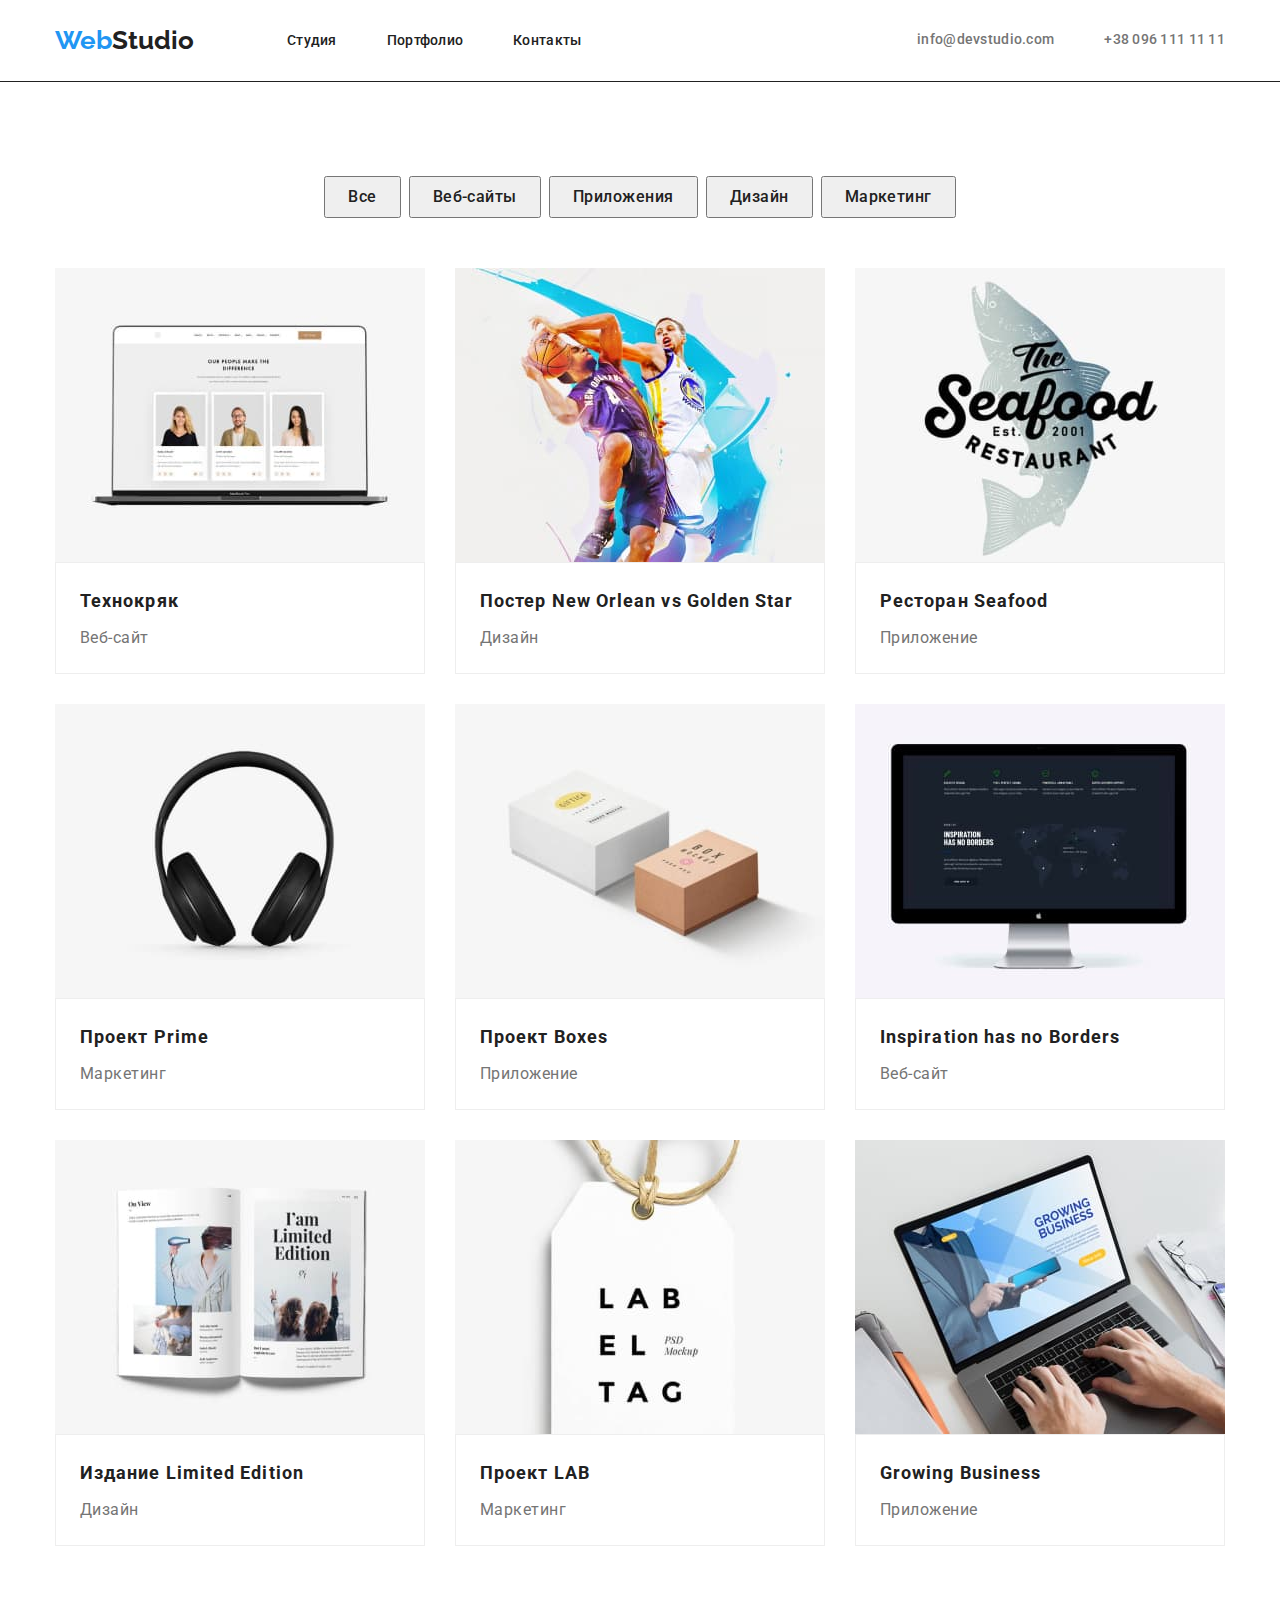
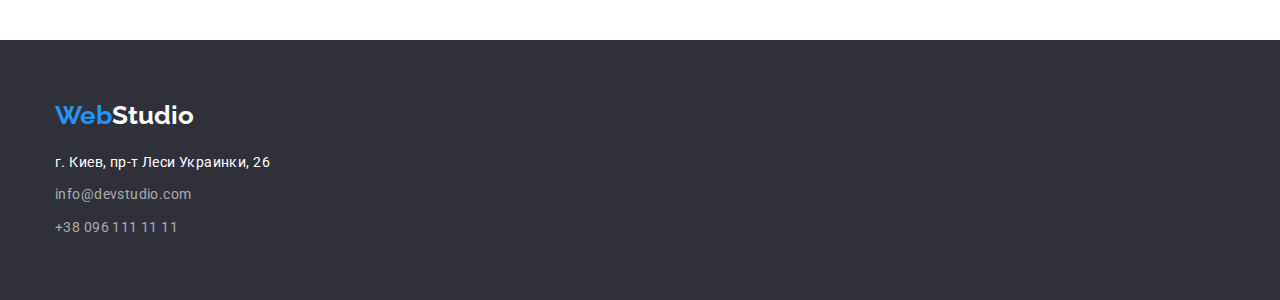
==== commit ab880421: "set ul padding, images for portfolio" ====
--- a/portfolio.html
+++ b/portfolio.html
@@ -44,75 +44,75 @@
           <li class="our-works-item"><button class="our-works-filter" type="button">Маркетинг</button></li>
         </ul>
         <ul class="list-gen-setting work-examples-list">
-        <li>
-          <a href=""><img src="./images/technokryak.jpg" alt="профайлы людей на экране" width="370"></a>
-          <div class="work-examples-box">
-            <h2 class="work-examples-name">Технокряк</h2>
-            <p class="work-examples-type">Веб-сайт</p>
-          </div>
-        </li>
-        <li> <a href=""></a>
-          <a href=""><img src="./images/new-orlean.jpg" alt="два баскетболиста с мячом" width="370"></a>
-          <div class="work-examples-box">
-            <h2 class="work-examples-name">Постер New Orlean vs Golden Star</h2>
-            <p class="work-examples-type">Дизайн</p>
-          </div>
-        </li>
-        <li>
-          <a href=""><img src="./images/seafood.jpg" alt="рыба с надписью" width="370"></a>
-          <div class="work-examples-box">
-            <h2 class="work-examples-name">Ресторан Seafood</h2>
-            <p class="work-examples-type">Приложение</p>
-          </div>
+          <li>
+            <a href=""><img src="./images/technokryak.jpg" alt="профайлы людей на экране" width="370"></a>
+            <div class="work-examples-box">
+              <h2 class="work-examples-name">Технокряк</h2>
+              <p class="work-examples-type">Веб-сайт</p>
+            </div>
           </li>
-        <li>
-          <a href=""><img src="./images/prime.jpg" alt="наушники" width="370"></a>
-          <div class="work-examples-box">
-            <h2 class="work-examples-name">Проект Prime</h2>
-            <p class="work-examples-type">Маркетинг</p>
-          </div>
+          <li> <a href=""></a>
+            <a href=""><img src="./images/new-orlean.jpg" alt="два баскетболиста с мячом" width="370"></a>
+            <div class="work-examples-box">
+              <h2 class="work-examples-name">Постер New Orlean vs Golden Star</h2>
+              <p class="work-examples-type">Дизайн</p>
+            </div>
           </li>
-        <li>
-          <a href=""><img src="./images/boxes.jpg" alt="две коробки коричневая и белая" width="370"></a>
-          <div class="work-examples-box">
-            <h2 class="work-examples-name">Проект Boxes</h2>
-            <p class="work-examples-type">Приложение</p>
-          </div>
-        </li>
-        <li>
-          <a href=""><img src="./images/inspiration.jpg" alt="монитор с информацией внутри" width="370"></a>
-          <div class="work-examples-box">
-            <h2 class="work-examples-name">Inspiration has no Borders</h2>
-            <p class="work-examples-type">Веб-сайт</p>
-          </div>
-        </li>
-        <li>
-          <a href=""><img src="./images/limited-edition.jpg" alt="журнал с картинками" width="370"></a>
-          <div class="work-examples-box">
-            <h2 class="work-examples-name">Издание Limited Edition</h2>
-            <p class="work-examples-type">Дизайн</p>
-          </div>
-        </li>
-        <li>
-          <a href=""><img src="./images/lab.jpg" alt="этикетка" width="370"></a>
-          <div class="work-examples-box">
-            <h2 class="work-examples-name">Проект LAB</h2>
-            <p class="work-examples-type">Маркетинг</p>
-          </div>
-        </li>
-        <li>
-          <a href=""><img src="./images/growing-business.jpg" alt="руки человека, печатающего на ноутбуке" width="370"></a>
-          <div class="work-examples-box"></div>
-            <h2 class="work-examples-name">Growing Business</h2>
-            <p class="work-examples-type">Приложение</p>
-          </div>
-        </li>
-      </ul>
+          <li>
+            <a href=""><img src="./images/seafood.jpg" alt="рыба с надписью" width="370"></a>
+            <div class="work-examples-box">
+              <h2 class="work-examples-name">Ресторан Seafood</h2>
+              <p class="work-examples-type">Приложение</p>
+            </div>
+            </li>
+          <li>
+            <a href=""><img src="./images/prime.jpg" alt="наушники" width="370"></a>
+            <div class="work-examples-box">
+              <h2 class="work-examples-name">Проект Prime</h2>
+              <p class="work-examples-type">Маркетинг</p>
+            </div>
+            </li>
+          <li>
+            <a href=""><img src="./images/boxes.jpg" alt="две коробки коричневая и белая" width="370"></a>
+            <div class="work-examples-box">
+              <h2 class="work-examples-name">Проект Boxes</h2>
+              <p class="work-examples-type">Приложение</p>
+            </div>
+          </li>
+          <li>
+            <a href=""><img src="./images/inspiration.jpg" alt="монитор с информацией внутри" width="370"></a>
+            <div class="work-examples-box">
+              <h2 class="work-examples-name">Inspiration has no Borders</h2>
+              <p class="work-examples-type">Веб-сайт</p>
+            </div>
+          </li>
+          <li>
+            <a href=""><img src="./images/limited-edition.jpg" alt="журнал с картинками" width="370"></a>
+            <div class="work-examples-box">
+              <h2 class="work-examples-name">Издание Limited Edition</h2>
+              <p class="work-examples-type">Дизайн</p>
+            </div>
+          </li>
+          <li>
+            <a href=""><img src="./images/lab.jpg" alt="этикетка" width="370"></a>
+            <div class="work-examples-box">
+              <h2 class="work-examples-name">Проект LAB</h2>
+              <p class="work-examples-type">Маркетинг</p>
+            </div>
+          </li>
+          <li>
+            <a href=""><img src="./images/growing-business.jpg" alt="руки человека, печатающего на ноутбуке" width="370"></a>
+            <div class="work-examples-box">
+              <h2 class="work-examples-name">Growing Business</h2>
+              <p class="work-examples-type">Приложение</p>
+            </div>
+          </li>
+        </ul>
       </div>
     </section>
   </main>
   <footer>
-    <div class="container footer-box">
+    <div class="container">
       <a class="logo" href="./index.html">Web<span class="logostudiobottom">Studio</span></a>
       <address class="address-footer">
         г. Киев, пр-т Леси Украинки, 26
--- a/css/styles.css
+++ b/css/styles.css
@@ -6,8 +6,10 @@
 h1,
 h2,
 h3,
-p {
+p,
+ul {
   margin: 0;
+  padding: 0;
 }
 body {
   color: var(--primary-text-color);
@@ -277,8 +279,12 @@
   margin-left: 30px;
   margin-top: 30px;
 }
+.work-examples-list li > a > img {
+  display: block;
+}
 .work-examples-box {
-  padding: 20px 24px 54px 24px;
+  border: 1px solid rgba(238, 238, 238, 1);
+  padding: 20px 24px;
 }
 .work-examples-name {
   color: var(--primary-text-color);
